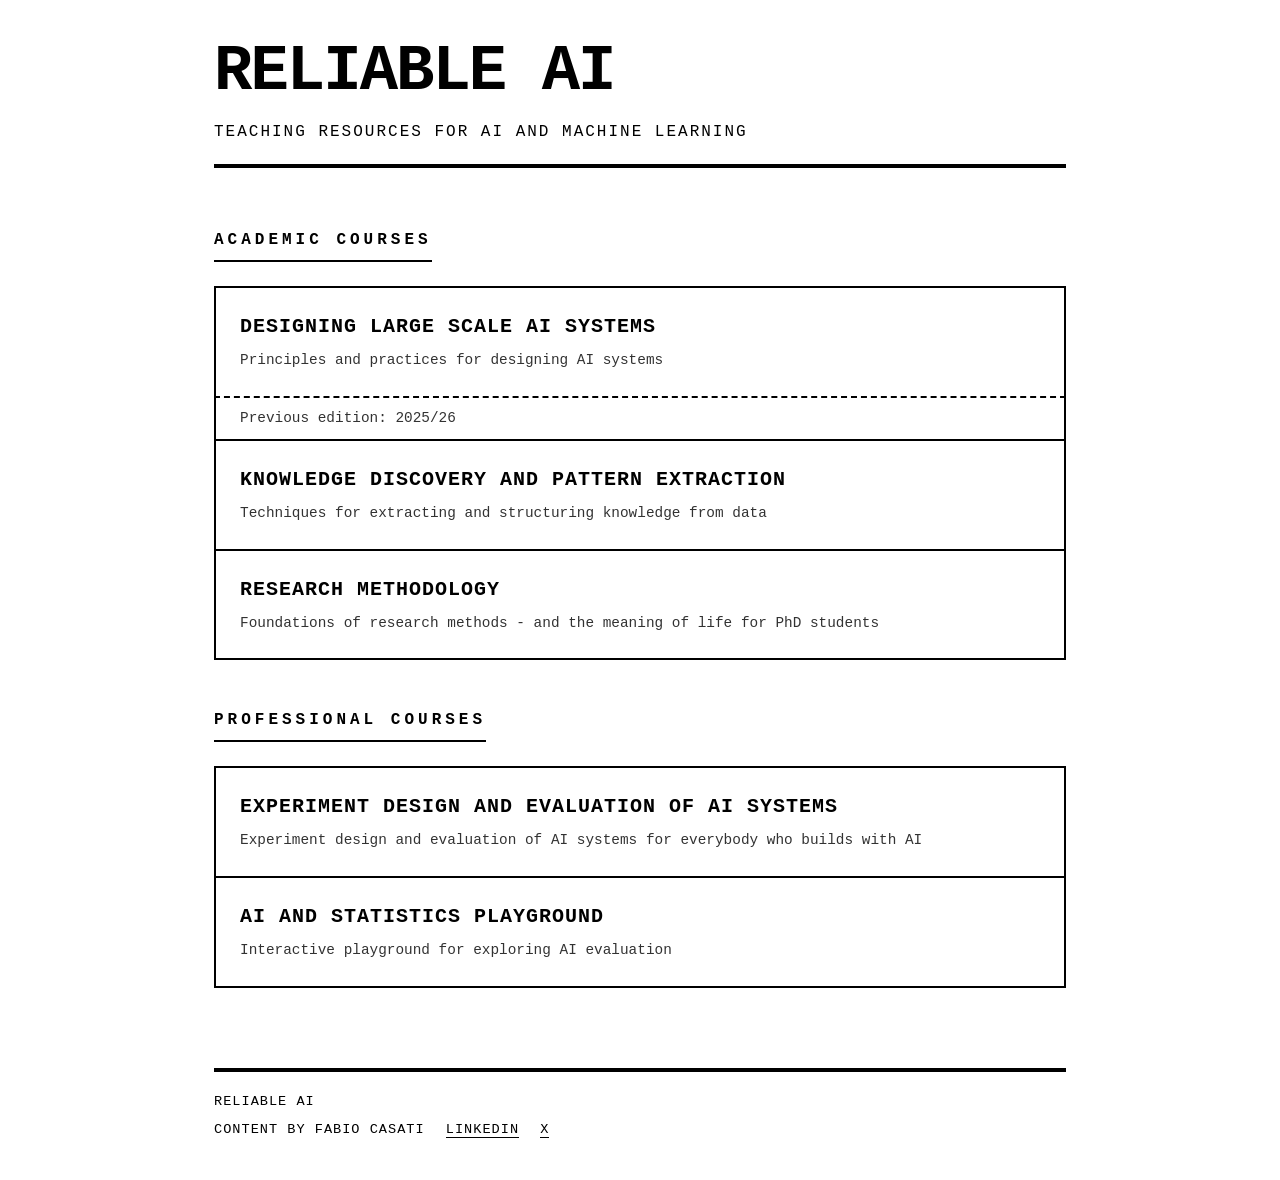
==== index.html @ 9628b9f1 "Point Designing Large Scale Systems card to the 2026/27 edition Add a row below the card linking to " ====
<!DOCTYPE html>
<!--
  Content by Fabio Casati
  https://www.linkedin.com/in/sphoebs/
  https://x.com/sphoebs
-->
<html lang="en">
<head>
    <meta charset="UTF-8">
    <meta name="viewport" content="width=device-width, initial-scale=1.0">
    <title>Reliable AI</title>
    <style>
        * {
            margin: 0;
            padding: 0;
            box-sizing: border-box;
        }

        body {
            font-family: 'Courier New', Courier, monospace;
            line-height: 1.5;
            color: #000;
            background-color: #fff;
            min-height: 100vh;
        }

        .container {
            max-width: 900px;
            margin: 0 auto;
            padding: 40px 24px;
        }

        header {
            margin-bottom: 60px;
            border-bottom: 4px solid #000;
            padding-bottom: 20px;
        }

        h1 {
            font-size: 4rem;
            font-weight: 700;
            color: #000;
            margin-bottom: 0;
            text-transform: uppercase;
            letter-spacing: -2px;
            line-height: 1;
        }

        .tagline {
            font-size: 1rem;
            color: #000;
            margin-top: 16px;
            text-transform: uppercase;
            letter-spacing: 2px;
        }

        section {
            margin-bottom: 48px;
        }

        h2 {
            font-size: 1rem;
            font-weight: 700;
            color: #000;
            margin-bottom: 24px;
            text-transform: uppercase;
            letter-spacing: 4px;
            border-bottom: 2px solid #000;
            padding-bottom: 8px;
            display: inline-block;
        }

        .courses {
            display: flex;
            flex-direction: column;
            gap: 0;
        }

        .course-card {
            background: #fff;
            border: 2px solid #000;
            border-bottom: none;
            padding: 24px;
            text-decoration: none;
            color: inherit;
            transition: background-color 0.1s;
        }

        .course-card:last-child {
            border-bottom: 2px solid #000;
        }

        a.course-card:hover {
            background-color: #000;
            color: #fff;
        }

        .course-title {
            font-size: 1.25rem;
            font-weight: 700;
            text-transform: uppercase;
            margin-bottom: 8px;
            letter-spacing: 1px;
        }

        .course-description {
            font-size: 0.9rem;
            opacity: 0.8;
        }

        /* Link to an earlier edition, attached below its course card */
        .course-card-previous {
            padding: 10px 24px;
            border-top-style: dashed;
        }

        footer {
            margin-top: 80px;
            padding-top: 20px;
            border-top: 4px solid #000;
            font-size: 0.85rem;
            text-transform: uppercase;
            letter-spacing: 1px;
        }

        footer a {
            color: #000;
            text-decoration: none;
            margin-left: 12px;
            border-bottom: 1px solid #000;
        }

        footer a:hover {
            background-color: #000;
            color: #fff;
        }

        .footer-links {
            margin-top: 8px;
        }
    </style>
</head>
<body>
    <div class="container">
        <header>
            <h1>Reliable AI</h1>
            <p class="tagline">Teaching resources for AI and machine learning</p>
        </header>

        <section>
            <h2>Academic Courses</h2>
            <div class="courses">
                <a href="https://reliableai.github.io/ai-design-27/" class="course-card">
                    <div class="course-title">Designing Large Scale AI Systems</div>
                    <div class="course-description">Principles and practices for designing AI systems</div>
                </a>
                <a href="https://reliableai.github.io/ai-design-2026-pub/" class="course-card course-card-previous">
                    <div class="course-description">Previous edition: 2025/26</div>
                </a>
                <a href="https://reliableai.github.io/knowledge_management_2026/" class="course-card">
                    <div class="course-title">Knowledge Discovery and Pattern Extraction</div>
                    <div class="course-description">Techniques for extracting and structuring knowledge from data</div>
                </a>
                <a href="https://reliableai.github.io/research_methodology/" class="course-card">
                    <div class="course-title">Research Methodology</div>
                    <div class="course-description">Foundations of research methods - and the meaning of life for PhD students</div>
                </a>
            </div>
        </section>

        <section>
            <h2>Professional Courses</h2>
            <div class="courses">
                <a href="https://reliableai.github.io/ai-ready-engineer-eval/" class="course-card">
                    <div class="course-title">Experiment Design and Evaluation of AI Systems</div>
                    <div class="course-description">Experiment design and evaluation of AI systems for everybody who builds with AI</div>
                </a>
                <a href="https://reliableai.github.io/playground/index.html" class="course-card">
                    <div class="course-title">AI and Statistics Playground</div>
                    <div class="course-description">Interactive playground for exploring AI evaluation</div>
                </a>
            </div>
        </section>

        <footer>
            <div>Reliable AI</div>
            <div class="footer-links">
                Content by Fabio Casati
                <a href="https://www.linkedin.com/in/sphoebs/" target="_blank" rel="noopener">LinkedIn</a>
                <a href="https://x.com/sphoebs" target="_blank" rel="noopener">X</a>
            </div>
        </footer>
    </div>
</body>
</html>
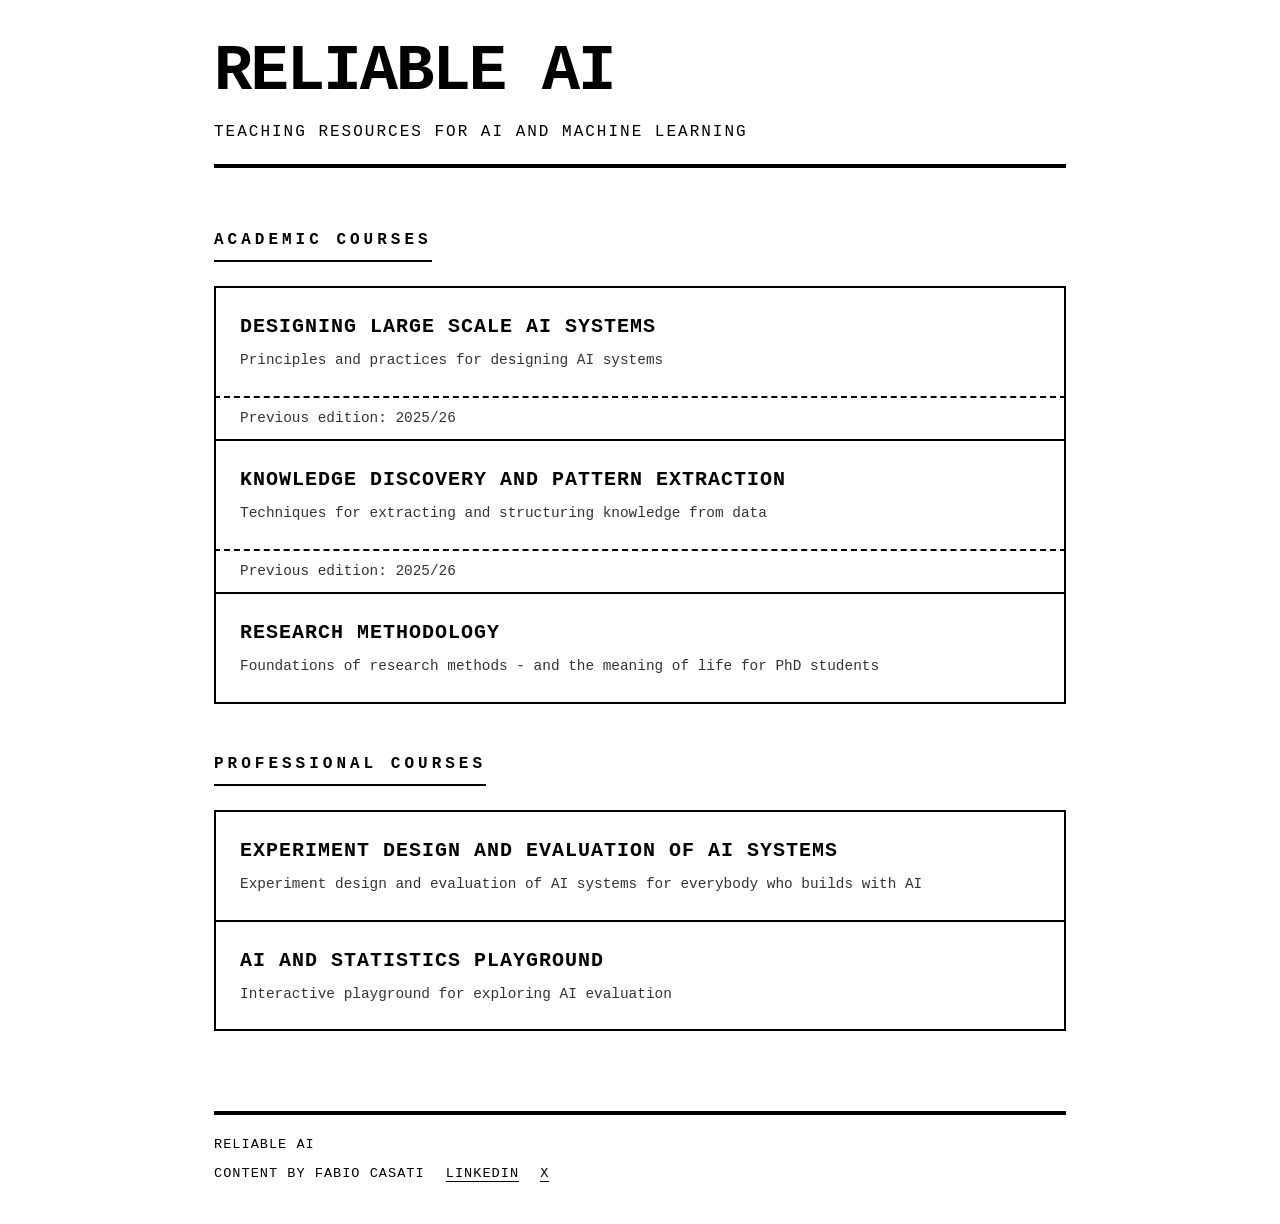
==== commit a625a9c5: "Point Knowledge Discovery card to the 2026/27 edition" ====
--- a/index.html
+++ b/index.html
@@ -157,9 +157,12 @@
                 <a href="https://reliableai.github.io/ai-design-2026-pub/" class="course-card course-card-previous">
                     <div class="course-description">Previous edition: 2025/26</div>
                 </a>
-                <a href="https://reliableai.github.io/knowledge_management_2026/" class="course-card">
+                <a href="https://reliableai.github.io/km-27/" class="course-card">
                     <div class="course-title">Knowledge Discovery and Pattern Extraction</div>
                     <div class="course-description">Techniques for extracting and structuring knowledge from data</div>
+                </a>
+                <a href="https://reliableai.github.io/knowledge_management_2026/" class="course-card course-card-previous">
+                    <div class="course-description">Previous edition: 2025/26</div>
                 </a>
                 <a href="https://reliableai.github.io/research_methodology/" class="course-card">
                     <div class="course-title">Research Methodology</div>
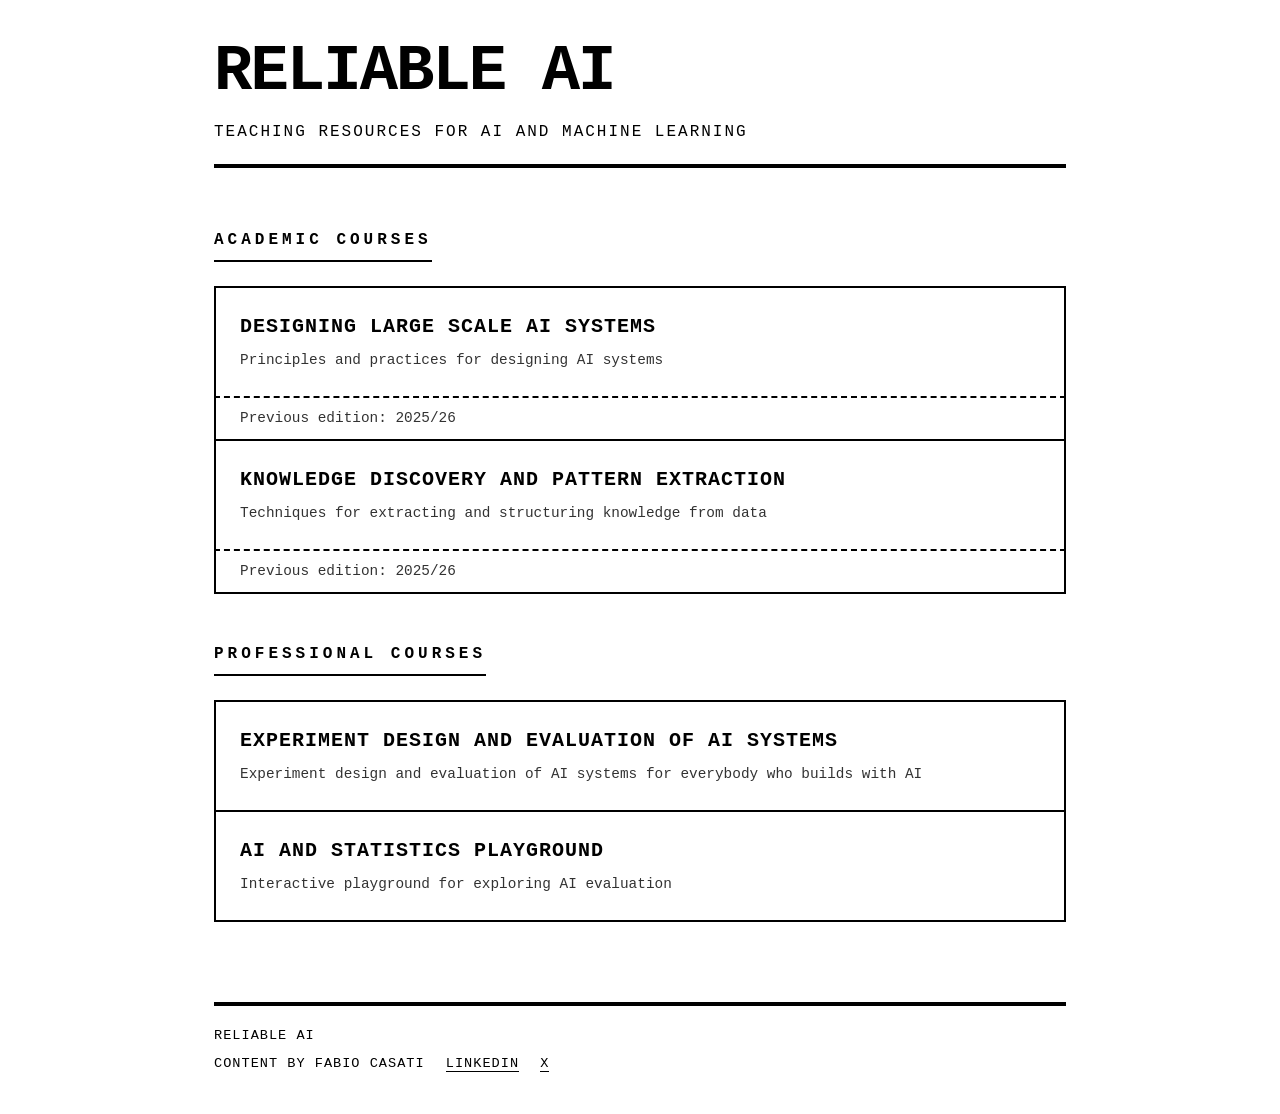
==== commit 0d659b6c: "Remove the Research Methodology card from the homepage Co-Authored-By: Claude Opus 5.5 <noreply@anth" ====
--- a/index.html
+++ b/index.html
@@ -164,10 +164,6 @@
                 <a href="https://reliableai.github.io/knowledge_management_2026/" class="course-card course-card-previous">
                     <div class="course-description">Previous edition: 2025/26</div>
                 </a>
-                <a href="https://reliableai.github.io/research_methodology/" class="course-card">
-                    <div class="course-title">Research Methodology</div>
-                    <div class="course-description">Foundations of research methods - and the meaning of life for PhD students</div>
-                </a>
             </div>
         </section>
 
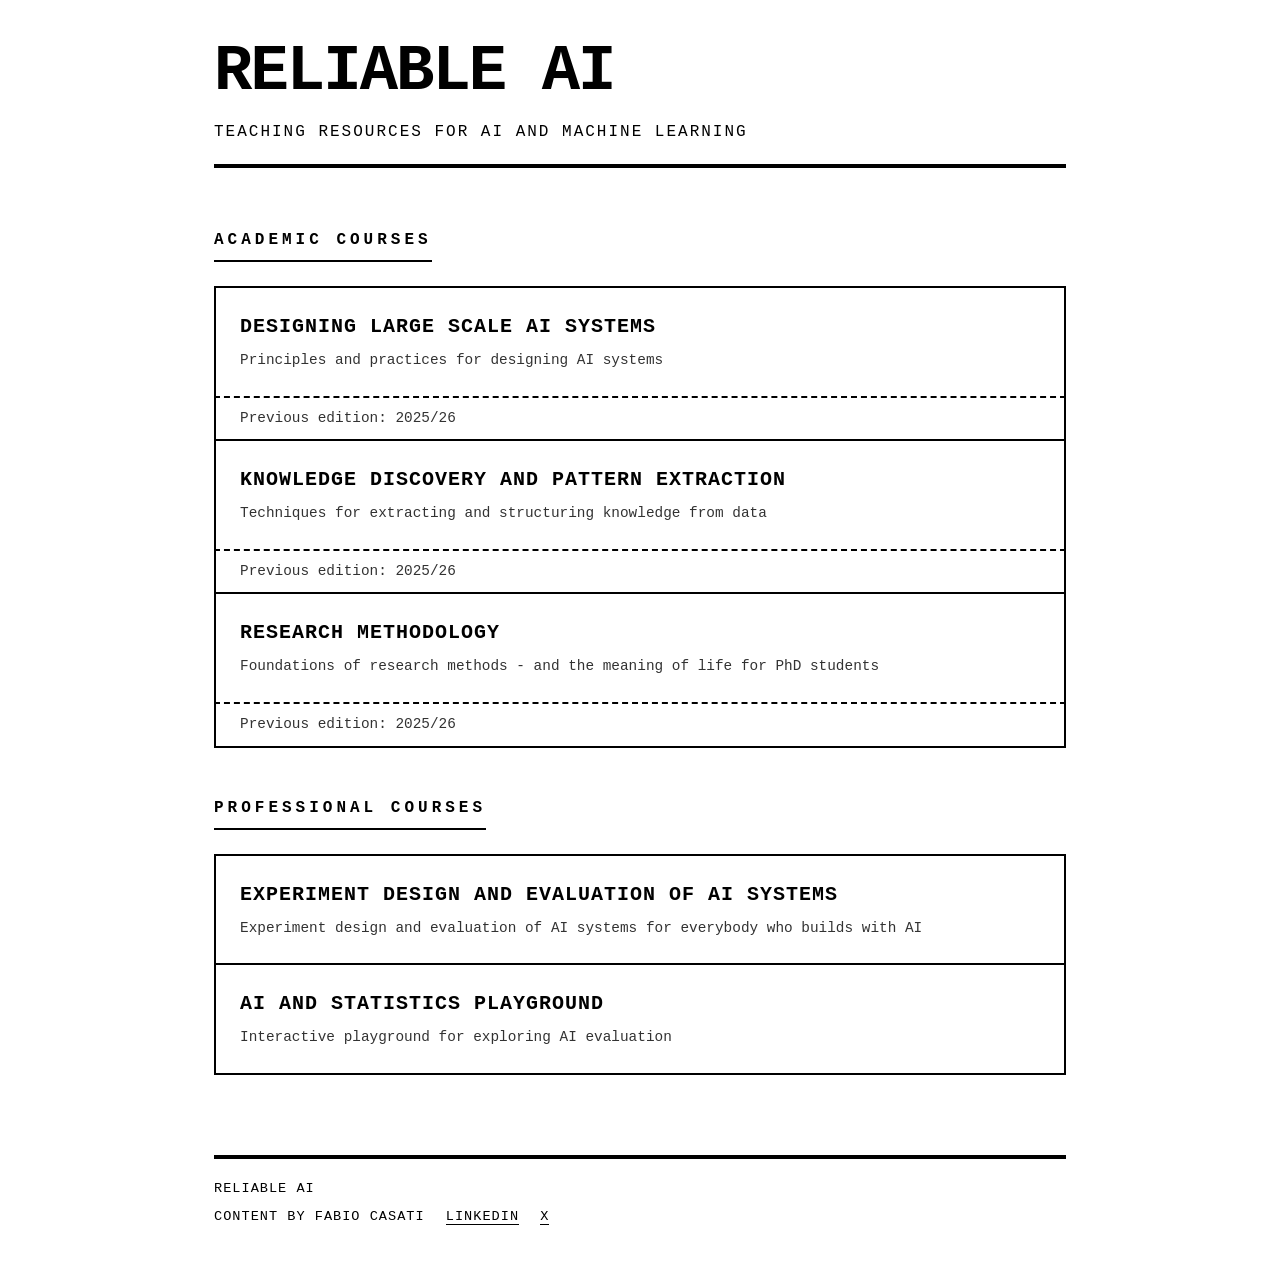
==== commit 6c96610e: "Add Research Methodology 2026/27 card with link to the previous edition" ====
--- a/index.html
+++ b/index.html
@@ -164,6 +164,13 @@
                 <a href="https://reliableai.github.io/knowledge_management_2026/" class="course-card course-card-previous">
                     <div class="course-description">Previous edition: 2025/26</div>
                 </a>
+                <a href="https://reliableai.github.io/research-methodology-27/" class="course-card">
+                    <div class="course-title">Research Methodology</div>
+                    <div class="course-description">Foundations of research methods - and the meaning of life for PhD students</div>
+                </a>
+                <a href="https://reliableai.github.io/research_methodology/" class="course-card course-card-previous">
+                    <div class="course-description">Previous edition: 2025/26</div>
+                </a>
             </div>
         </section>
 
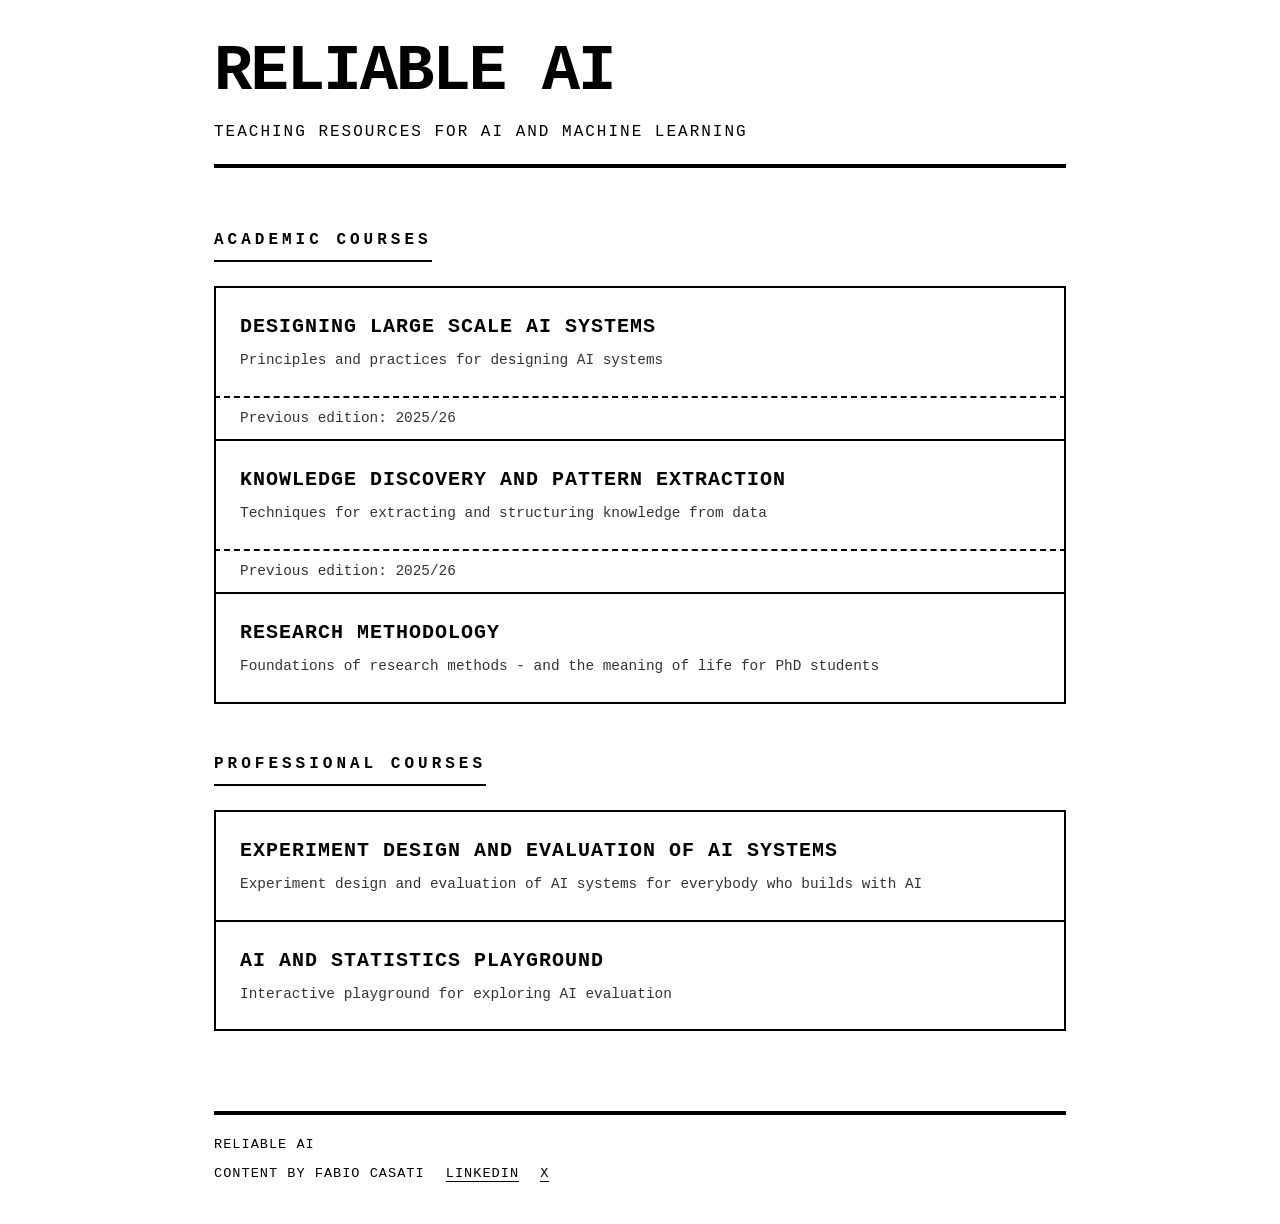
==== commit faf33a58: "Remove the Research Methodology previous edition link" ====
--- a/index.html
+++ b/index.html
@@ -168,9 +168,6 @@
                     <div class="course-title">Research Methodology</div>
                     <div class="course-description">Foundations of research methods - and the meaning of life for PhD students</div>
                 </a>
-                <a href="https://reliableai.github.io/research_methodology/" class="course-card course-card-previous">
-                    <div class="course-description">Previous edition: 2025/26</div>
-                </a>
             </div>
         </section>
 
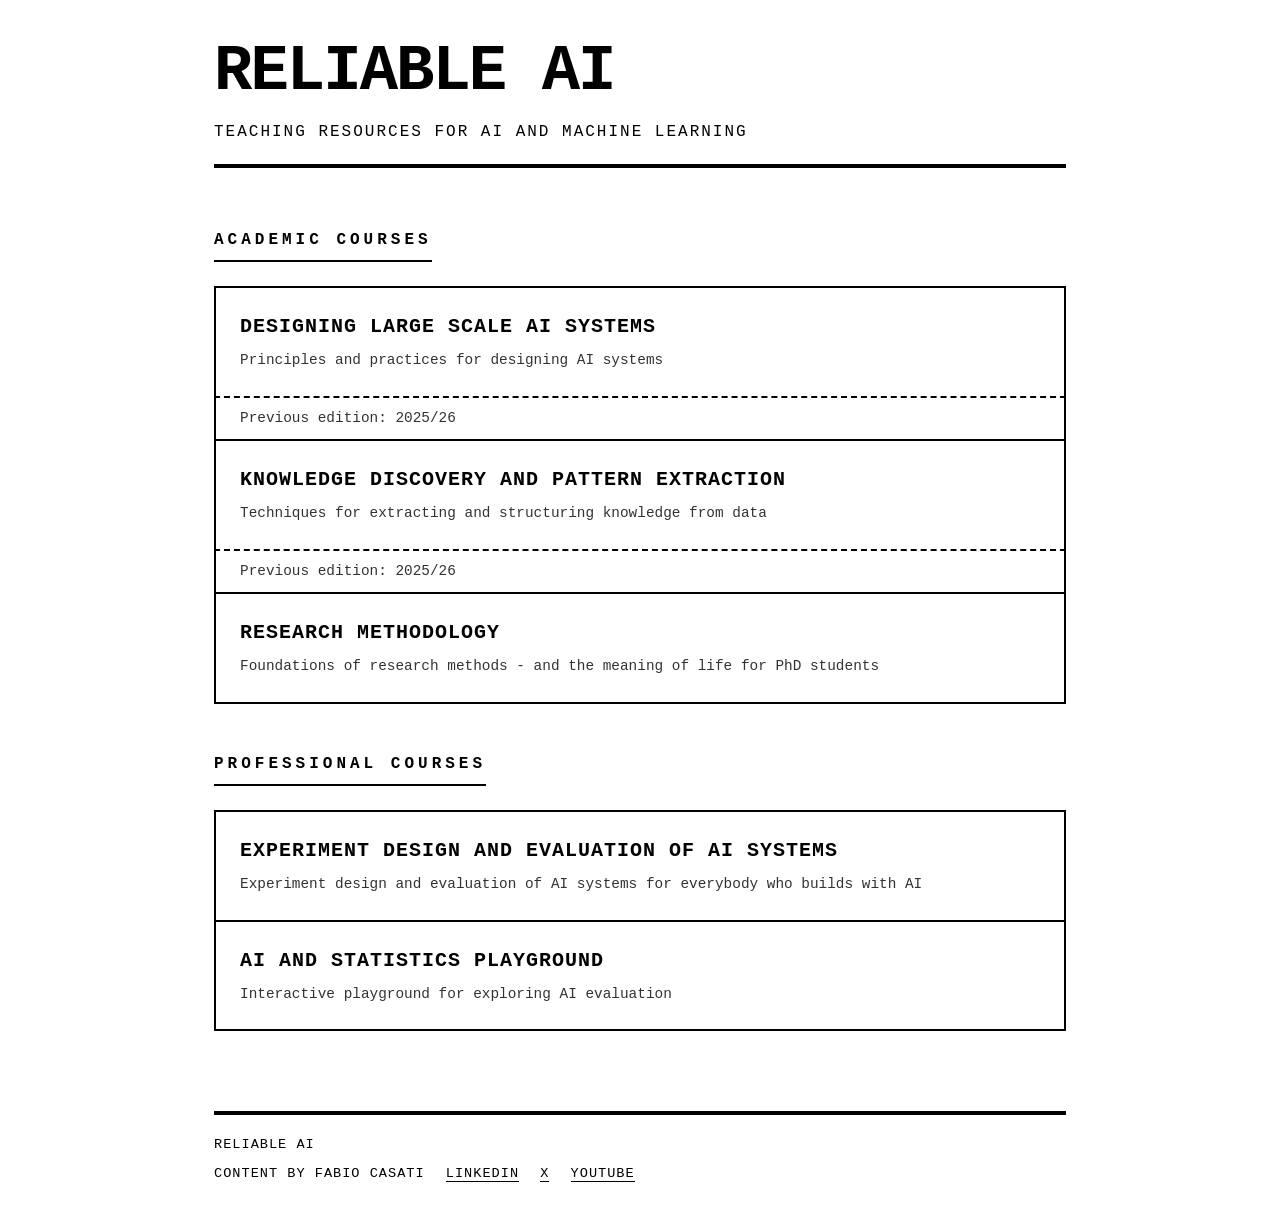
==== commit 600b7d8b: "Add YouTube channel link to the footer" ====
--- a/index.html
+++ b/index.html
@@ -191,6 +191,7 @@
                 Content by Fabio Casati
                 <a href="https://www.linkedin.com/in/sphoebs/" target="_blank" rel="noopener">LinkedIn</a>
                 <a href="https://x.com/sphoebs" target="_blank" rel="noopener">X</a>
+                <a href="https://www.youtube.com/@reliableai" target="_blank" rel="noopener">YouTube</a>
             </div>
         </footer>
     </div>
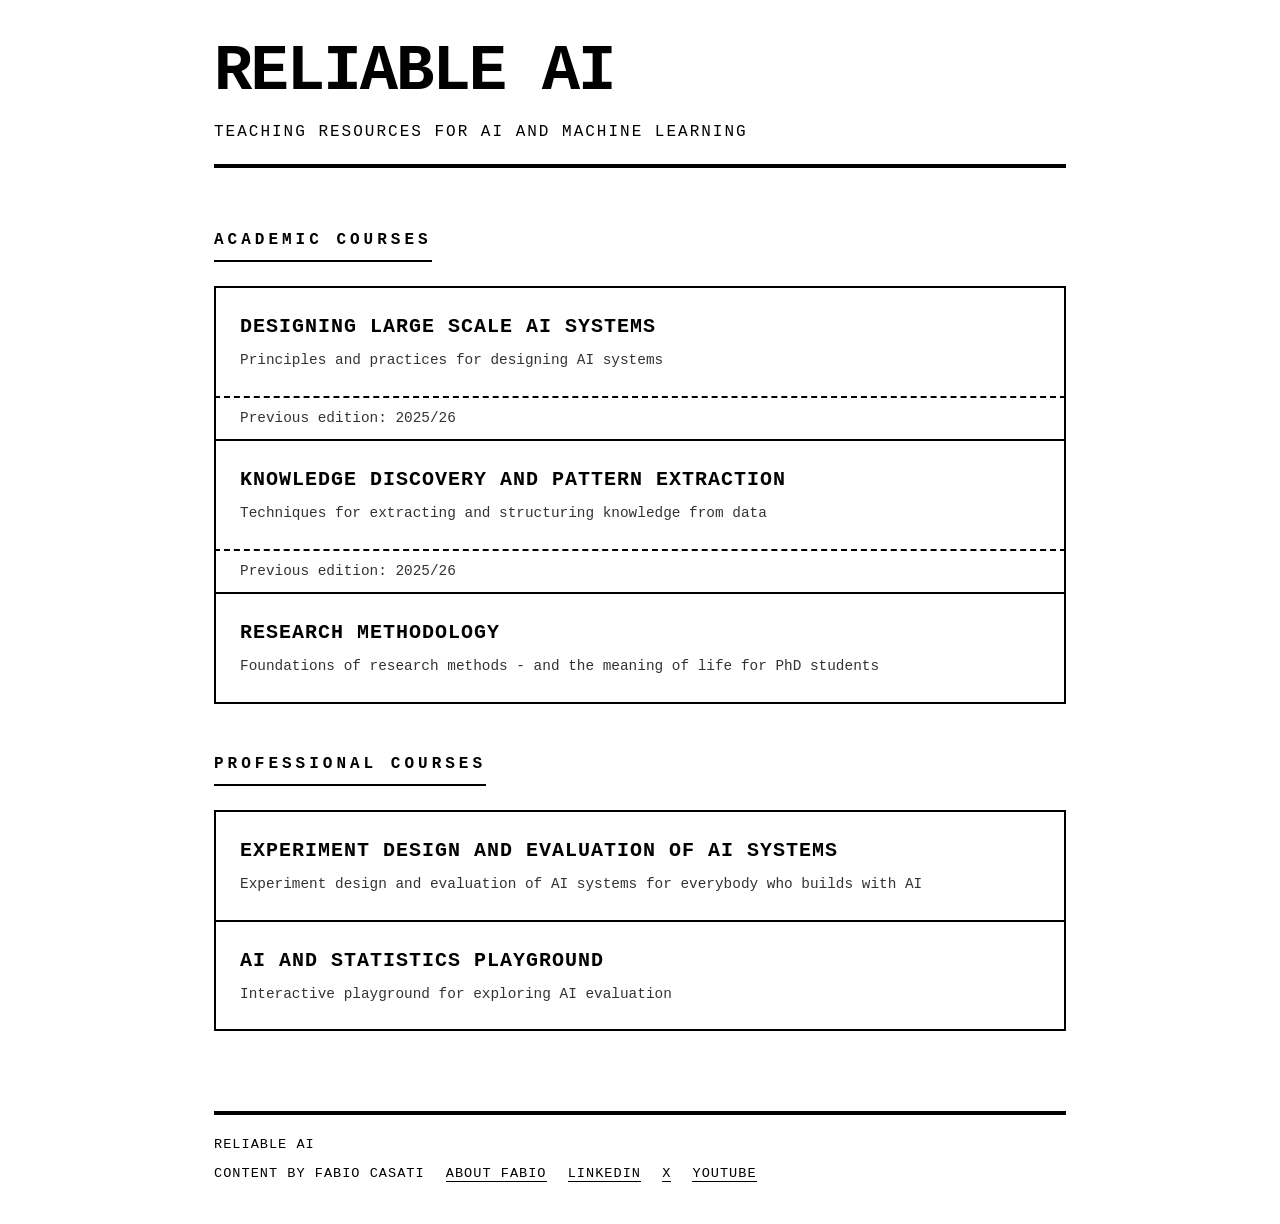
==== commit e8e999e9: "Publish Fabio biography and link it from the footer" ====
--- a/index.html
+++ b/index.html
@@ -189,6 +189,7 @@
             <div>Reliable AI</div>
             <div class="footer-links">
                 Content by Fabio Casati
+                <a href="/about/">About Fabio</a>
                 <a href="https://www.linkedin.com/in/sphoebs/" target="_blank" rel="noopener">LinkedIn</a>
                 <a href="https://x.com/sphoebs" target="_blank" rel="noopener">X</a>
                 <a href="https://www.youtube.com/@reliableai" target="_blank" rel="noopener">YouTube</a>
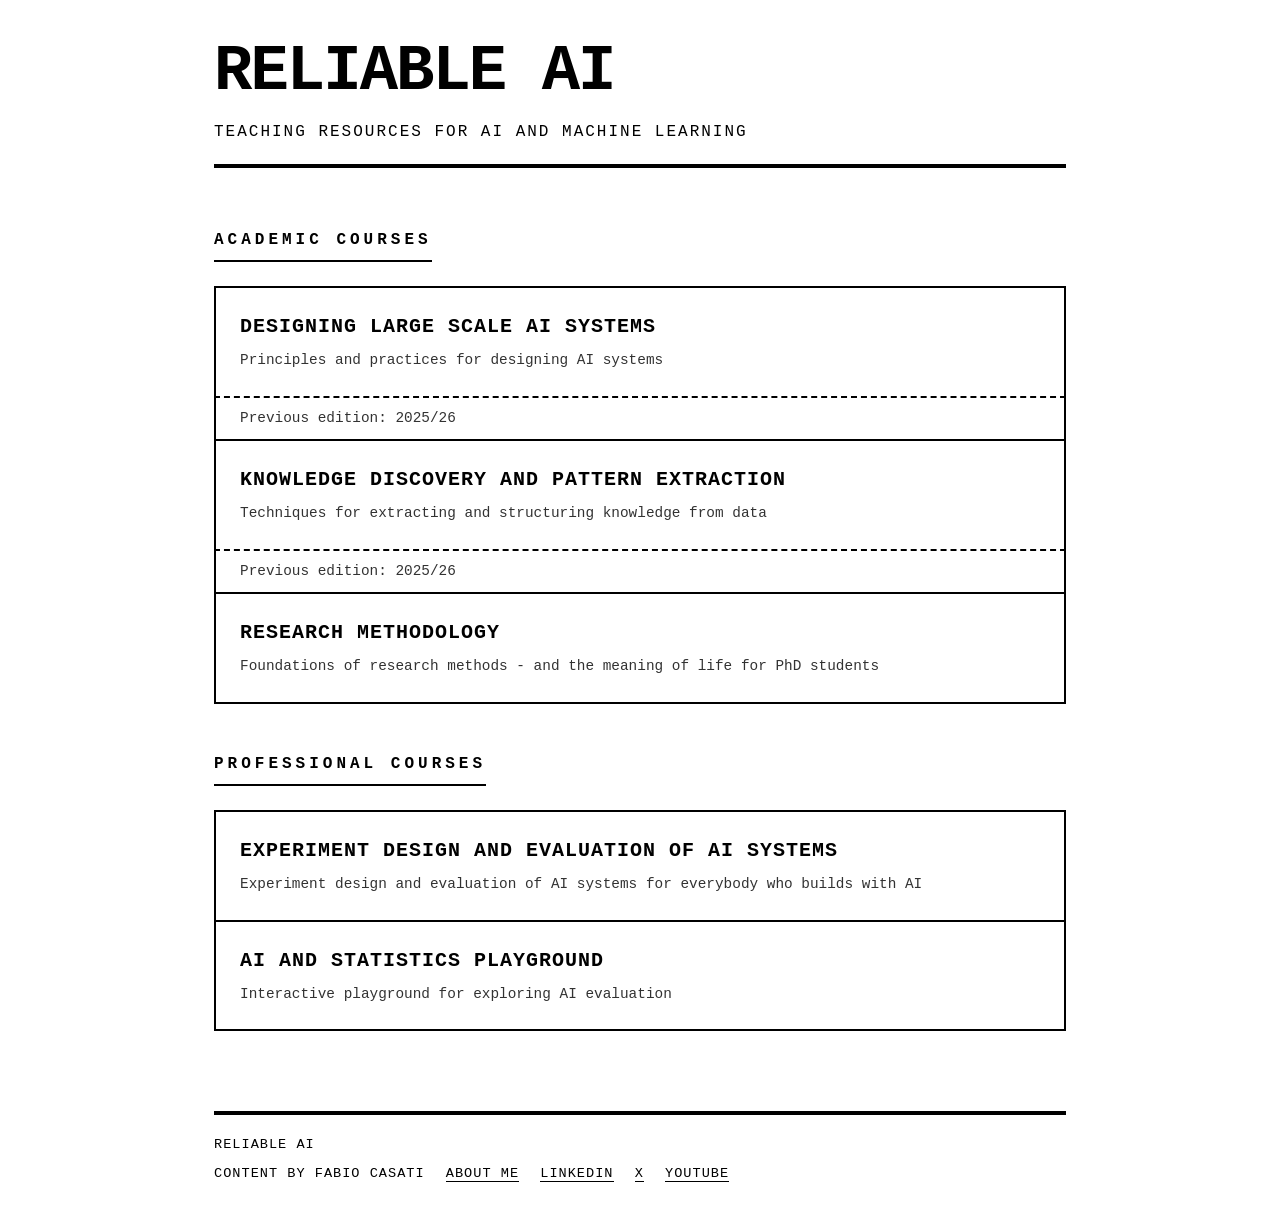
==== commit 704da68e: "Rename footer biography link to About me" ====
--- a/index.html
+++ b/index.html
@@ -189,7 +189,7 @@
             <div>Reliable AI</div>
             <div class="footer-links">
                 Content by Fabio Casati
-                <a href="/about/">About Fabio</a>
+                <a href="/about/">About me</a>
                 <a href="https://www.linkedin.com/in/sphoebs/" target="_blank" rel="noopener">LinkedIn</a>
                 <a href="https://x.com/sphoebs" target="_blank" rel="noopener">X</a>
                 <a href="https://www.youtube.com/@reliableai" target="_blank" rel="noopener">YouTube</a>
